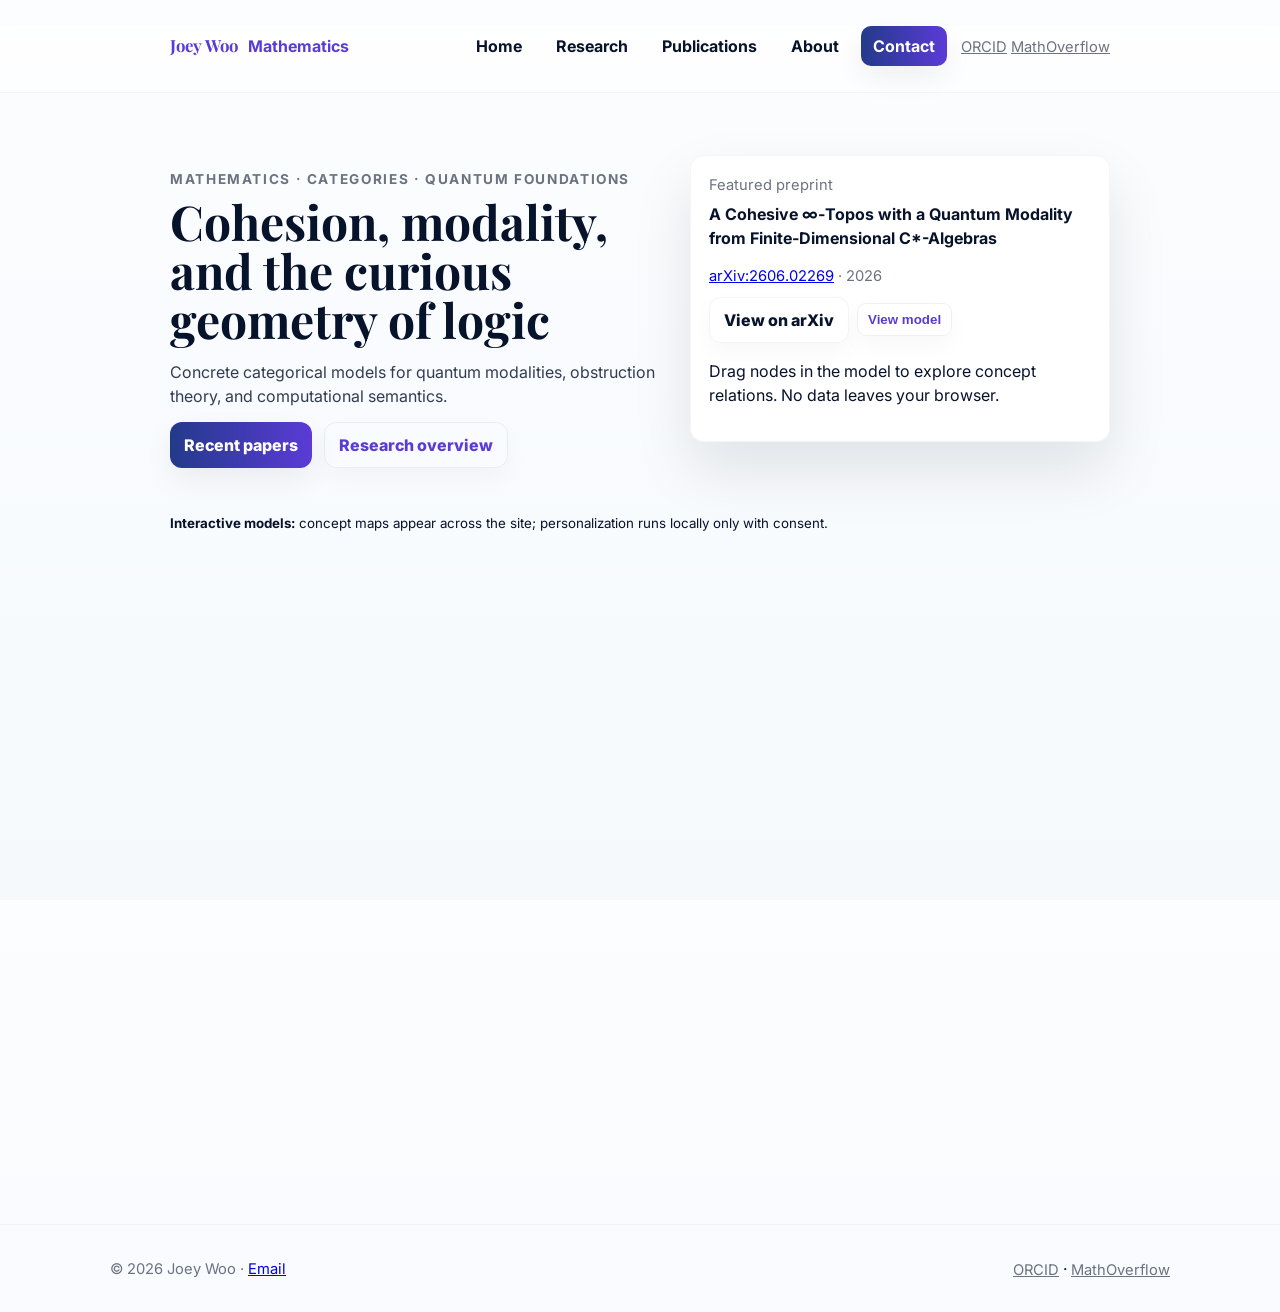
==== index.html @ a986e9b1 "Update index.html" ====
<!DOCTYPE html>
<html lang="en">
<head>
  <meta charset="utf-8" />
  <meta name="viewport" content="width=device-width,initial-scale=1" />
  <meta name="description" content="Joey Woo — category theory and quantum foundations. Concrete models, preprints, and interactive concept maps." />
  <meta name="google-site-verification" content="-gu3NFsRhLgN4wervJXu0iI68wFNmFRY9myqKUGmu70" />
  <title>Joey Woo · Mathematics</title>

  <link rel="preconnect" href="https://fonts.googleapis.com">
  <link rel="preconnect" href="https://fonts.gstatic.com" crossorigin>
  <link href="https://fonts.googleapis.com/css2?family=Playfair+Display:ital,wght@0,400;0,700;1,400&family=Inter:wght@300;400;600;700&display=swap" rel="stylesheet">

  <link rel="stylesheet" href="style.css">
  <link rel="canonical" href="https://s202101185-cell.github.io/">
</head>
<body>
  <header class="site-header" role="banner">
    <div class="header-inner container">
      <!-- Typographic brand (no giant circle) -->
      <a class="brand" href="index.html" aria-label="Home — Joey Woo">
        <span class="brand-name">Joey Woo</span>
        <span class="brand-sub">Mathematics</span>
      </a>

      <nav class="nav" role="navigation" aria-label="Main navigation">
        <a href="index.html">Home</a>
        <a href="research.html">Research</a>
        <a href="publications.html">Publications</a>
        <a href="about.html">About</a>
        <a href="contact.html" class="cta">Contact</a>
      </nav>

      <div class="header-links">
        <a href="https://orcid.org/0009-0008-8888-9495" target="_blank" rel="noopener" class="small muted">ORCID</a>
        <a href="https://mathoverflow.net/users/511500" target="_blank" rel="noopener" class="small muted">MathOverflow</a>
      </div>
    </div>
  </header>

  <main>
    <section class="hero-outer">
      <div class="hero container split" aria-labelledby="hero-heading">
        <div class="hero-left">
          <p class="eyebrow">Mathematics · Categories · Quantum Foundations</p>
          <h1 id="hero-heading">Cohesion, modality, and the curious geometry of logic</h1>
          <p class="lede">Concrete categorical models for quantum modalities, obstruction theory, and computational semantics.</p>

          <div class="hero-actions">
            <a class="btn primary" href="publications.html">Recent papers</a>
            <a class="btn ghost" href="research.html">Research overview</a>
          </div>

          <p class="witty" id="hero-quip" aria-live="polite"></p>
        </div>

        <aside class="hero-card" aria-hidden="false">
          <div class="hero-card-inner">
            <p class="card-title">Featured preprint</p>
            <h2 class="paper-title">A Cohesive ∞‑Topos with a Quantum Modality from Finite‑Dimensional C*-Algebras</h2>
            <p class="paper-meta"><a href="https://arxiv.org/abs/2606.02269" target="_blank" rel="noopener">arXiv:2606.02269</a> · 2026</p>
            <div class="card-actions">
              <a class="btn tiny" href="https://arxiv.org/abs/2606.02269" target="_blank" rel="noopener">View on arXiv</a>
              <button class="btn tiny outline model-btn" data-model="quantum-geometry">View model</button>
            </div>
            <p class="card-fineprint">Drag nodes in the model to explore concept relations. No data leaves your browser.</p>
          </div>
        </aside>
      </div>

      <div class="hero-note container">
        <small><strong>Interactive models:</strong> concept maps appear across the site; personalization runs locally only with consent.</small>
      </div>
    </section>

    <section class="container features" aria-label="Highlights">
      <div class="grid">
        <article class="feature card" data-enhance="true" data-model="research-timeline">
          <h3>Research snapshot</h3>
          <p>Concrete constructions of cohesive ∞‑topoi, quantum modalities, and obstruction theorems.</p>
          <p class="feature-foot">If you enjoy rigorous statements, try the models — they are deliberately tidy.</p>
          <p><button class="btn outline model-btn" data-model="research-timeline">Open model</button></p>
        </article>

        <article class="feature card" data-enhance="true">
          <h3>Publications</h3>
          <p>Preprints and published work; arXiv and DOI links are shown where available and updated automatically.</p>
          <p class="feature-foot">Paper titles carry useful information — no gimmicks.</p>
          <p><a class="btn ghost" href="publications.html">Browse papers</a></p>
        </article>

        <article class="feature card" data-enhance="true">
          <h3>Collaborate</h3>
          <p>Short consults, joint projects, or long proofs. Send a concise proposal with a clear goal.</p>
          <p class="feature-foot">Pro tip: include the lemma you want to prove in the first paragraph.</p>
          <p><a class="btn ghost" href="contact.html">Get in touch</a></p>
        </article>

        <article class="feature card" data-enhance="true">
          <h3>About</h3>
          <p>Independent researcher based in Hong Kong; I favor clarity and explicit constructions.</p>
          <p class="feature-foot">Short bios are preferred — see About for details.</p>
          <p><a class="btn ghost" href="about.html">Read more</a></p>
        </article>
      </div>
    </section>
  </main>

  <footer class="site-footer">
    <div class="container footer-inner">
      <div>
        <p class="small muted">© 2026 Joey Woo · <a href="mailto:s202101185@student.cky.edu.hk">Email</a></p>
      </div>
      <div>
        <a href="https://orcid.org/0009-0008-8888-9495" target="_blank" rel="noopener" class="small muted">ORCID</a>
        <span class="sep">·</span>
        <a href="https://mathoverflow.net/users/511500" target="_blank" rel="noopener" class="small muted">MathOverflow</a>
      </div>
    </div>
  </footer>

  <script src="assets/js/ai-personalizer-full.js" defer></script>
</body>
</html>
---- style.css ----
/* style.css — refined "researcher" visual system
   - Scholarly, restrained, high polish
   - Fluid type, accessible contrast, theme toggle
   - Hooks for personalization and interactive models
*/

/* ------------ Variables ------------ */
:root{
  --accent: #233a8a;       /* indigo scholarly */
  --accent-2: #5b3bd6;     /* complementary */
  --bg: linear-gradient(180deg,#fbfdff 0%, #f6f9fc 100%);
  --surface: rgba(255,255,255,0.9);
  --muted: #6b7280;
  --text: #07122b;
  --glass: rgba(255,255,255,0.6);
  --shadow-soft: 0 12px 30px rgba(10,16,34,0.06);
  --shadow-strong: 0 28px 60px rgba(10,16,34,0.10);
  --radius: 14px;
  --max-width: 1100px;
  --content-width: 980px;
  --transition: 220ms cubic-bezier(.2,.9,.2,1);
}

/* dark theme */
:root[data-theme="dark"]{
  --bg: linear-gradient(180deg,#071124 0%, #0b1622 100%);
  --surface: rgba(10,20,30,0.78);
  --text: #eaf2ff;
  --muted: #9fb1c9;
  --shadow-soft: 0 12px 30px rgba(0,0,0,0.6);
  --shadow-strong: 0 28px 60px rgba(0,0,0,0.7);
}

/* ------------ Base ------------ */
*{ box-sizing:border-box; }
html,body{ height:100%; }
body{
  margin:0; font-family: Inter, system-ui, -apple-system, "Segoe UI", Roboto, "Helvetica Neue", Arial;
  color:var(--text); background:var(--bg); -webkit-font-smoothing:antialiased;
  line-height:1.5; transition: background var(--transition), color var(--transition);
}

/* Utilities */
.container{ max-width:var(--max-width); margin:0 auto; padding:0 1.25rem; }
.muted{ color:var(--muted); }
.small{ font-size:.92rem; color:var(--muted); }

/* Header */
.site-header{ position:sticky; top:0; z-index:90; backdrop-filter: blur(6px); background: linear-gradient(180deg, rgba(255,255,255,0.7), rgba(255,255,255,0.55)); border-bottom:1px solid rgba(7,16,34,0.04); }
:root[data-theme="dark"] .site-header { background: linear-gradient(180deg, rgba(10,20,30,0.65), rgba(10,20,30,0.5)); border-bottom:1px solid rgba(255,255,255,0.03); }
.header-inner{ display:flex; align-items:center; gap:14px; padding:12px 1.25rem; max-width:var(--max-width); margin:0 auto; }
.brand{ display:flex; gap:10px; align-items:center; text-decoration:none; color:var(--accent-2); font-weight:700; }
.brand-name{ font-family: "Playfair Display", serif; font-size:1.05rem; }
.nav{ margin-left:auto; display:flex; gap:10px; align-items:center; }
.nav a{ padding:8px 12px; border-radius:10px; text-decoration:none; color:var(--text); font-weight:700; transition: transform var(--transition), background var(--transition); }
.nav a:hover{ transform:translateY(-3px); background: color-mix(in srgb, var(--accent) 6%, transparent); color:var(--accent-2); }
.nav .cta{ background: linear-gradient(90deg,var(--accent),var(--accent-2)); color:white; padding:8px 12px; box-shadow: var(--shadow-soft); }

/* Hero */
.hero-outer{ padding:36px 0 20px; }
.hero{ max-width:var(--max-width); margin:0 auto; padding: 0 1.25rem; display:grid; grid-template-columns:1fr 420px; gap:22px; align-items:start; }
.eyebrow{ color:var(--muted); font-weight:700; letter-spacing:0.12em; text-transform:uppercase; font-size:.85rem; margin-bottom:8px; }
h1{ font-family: "Playfair Display", serif; font-size: clamp(1.8rem, 2.2rem + 1vw, 3rem); margin:0 0 8px; line-height:1.02; }
.lede{ color: color-mix(in srgb, var(--text) 82%, transparent); margin-bottom:14px; max-width:60ch; }
.hero-actions{ display:flex; gap:12px; margin-bottom:8px; }
.btn{ display:inline-flex; align-items:center; gap:10px; padding:10px 14px; border-radius:12px; text-decoration:none; color:var(--text); background:var(--surface); border:1px solid rgba(2,6,23,0.04); font-weight:800; box-shadow: 0 10px 24px rgba(2,6,23,0.03); transition: transform var(--transition), box-shadow var(--transition); }
.btn.primary{ background: linear-gradient(90deg,var(--accent),var(--accent-2)); color:white; border:none; box-shadow: var(--shadow-soft); }
.btn.ghost{ background:transparent; border:1px solid rgba(2,6,23,0.06); color:var(--accent-2); }

/* hero card */
.hero-card{ background:var(--surface); border-radius:var(--radius); padding:18px; box-shadow: var(--shadow-strong); border:1px solid rgba(7,16,34,0.04); }
.hero-accent{ position:absolute; right:18px; top:-16px; width:18px; height:18px; border-radius:9px; background:var(--accent); box-shadow: 0 8px 20px rgba(35,58,138,0.16); transform: rotate(9deg); }
.card-title{ color:var(--muted); margin:0 0 6px; font-size:.92rem; }
.paper-title{ margin:0 0 6px; font-weight:700; font-size:1rem; }
.paper-meta{ color:var(--muted); font-size:.92rem; margin-bottom:10px; }
.card-actions{ display:flex; gap:8px; align-items:center; }

/* features */
.container{ max-width:var(--content-width); margin:26px auto; padding:0 1.25rem; }
.grid{ display:grid; grid-template-columns: repeat(2, 1fr); gap:18px; }
.card{ padding:16px; border-radius:12px; background: linear-gradient(180deg, rgba(255,255,255,0.97), rgba(255,255,255,0.94)); border:1px solid rgba(7,16,34,0.03); box-shadow: var(--shadow-soft); transition: transform var(--transition), box-shadow var(--transition); }
.card:hover{ transform: translateY(-8px); box-shadow: var(--shadow-strong); }

/* personalization hooks */
[data-enhance]{ opacity:0; transform: translateY(8px); transition: opacity .36s var(--transition), transform .36s var(--transition); will-change: transform, opacity; }
.enhanced-reveal{ opacity:1 !important; transform: translateY(0) !important; }
.enhanced-expand{ max-width: 1200px !important; transform: translateY(-4px) !important; }

/* model UI */
.ai-model-btn, .model-btn{ padding:8px 10px; border-radius:9px; border:1px solid rgba(2,6,23,0.06); background:transparent; color:var(--accent-2); cursor:pointer; font-weight:800; }
.ai-model-modal{ position:fixed; inset:0; display:flex; align-items:center; justify-content:center; background: rgba(10,16,30,0.6); z-index:110; }
.ai-model-content{ background:white; padding:18px; border-radius:12px; width:min(92%,900px); max-height:86vh; overflow:auto; box-shadow: 0 32px 72px rgba(2,6,23,0.28); }
.ai-model-close{ float:right; border:none; background:transparent; font-size:1rem; cursor:pointer; }

/* consent & debug */
#ai-consent-bar{ position:fixed; left:12px; right:12px; bottom:18px; z-index:120; background: linear-gradient(180deg, rgba(7,16,34,0.92), rgba(7,16,34,0.85)); color:white; padding:12px 14px; border-radius:12px; box-shadow: 0 24px 60px rgba(2,6,23,0.3); display:flex; justify-content:space-between; align-items:center; gap:12px; }
#ai-debug-overlay{ position:fixed; right:12px; top:12px; z-index:130; background: rgba(7,16,34,0.94); color:#fff; padding:12px; border-radius:10px; max-width:420px; }

/* footer */
.site-footer{ margin-top:34px; border-top: 1px solid rgba(7,16,34,0.04); padding:18px 0; background:transparent; }
.footer-inner{ max-width:var(--max-width); margin:0 auto; padding:0 1.25rem; display:flex; justify-content:space-between; gap:12px; align-items:center; }

/* responsive */
@media (max-width:980px){ .hero{ grid-template-columns:1fr; } .grid{ grid-template-columns:1fr; } .nav{ display:none; } }

/* reduced motion */
@media (prefers-reduced-motion: reduce){ *{ transition-duration:0.001ms !important; animation-duration:0.001ms !important; scroll-behavior:auto !important; } }
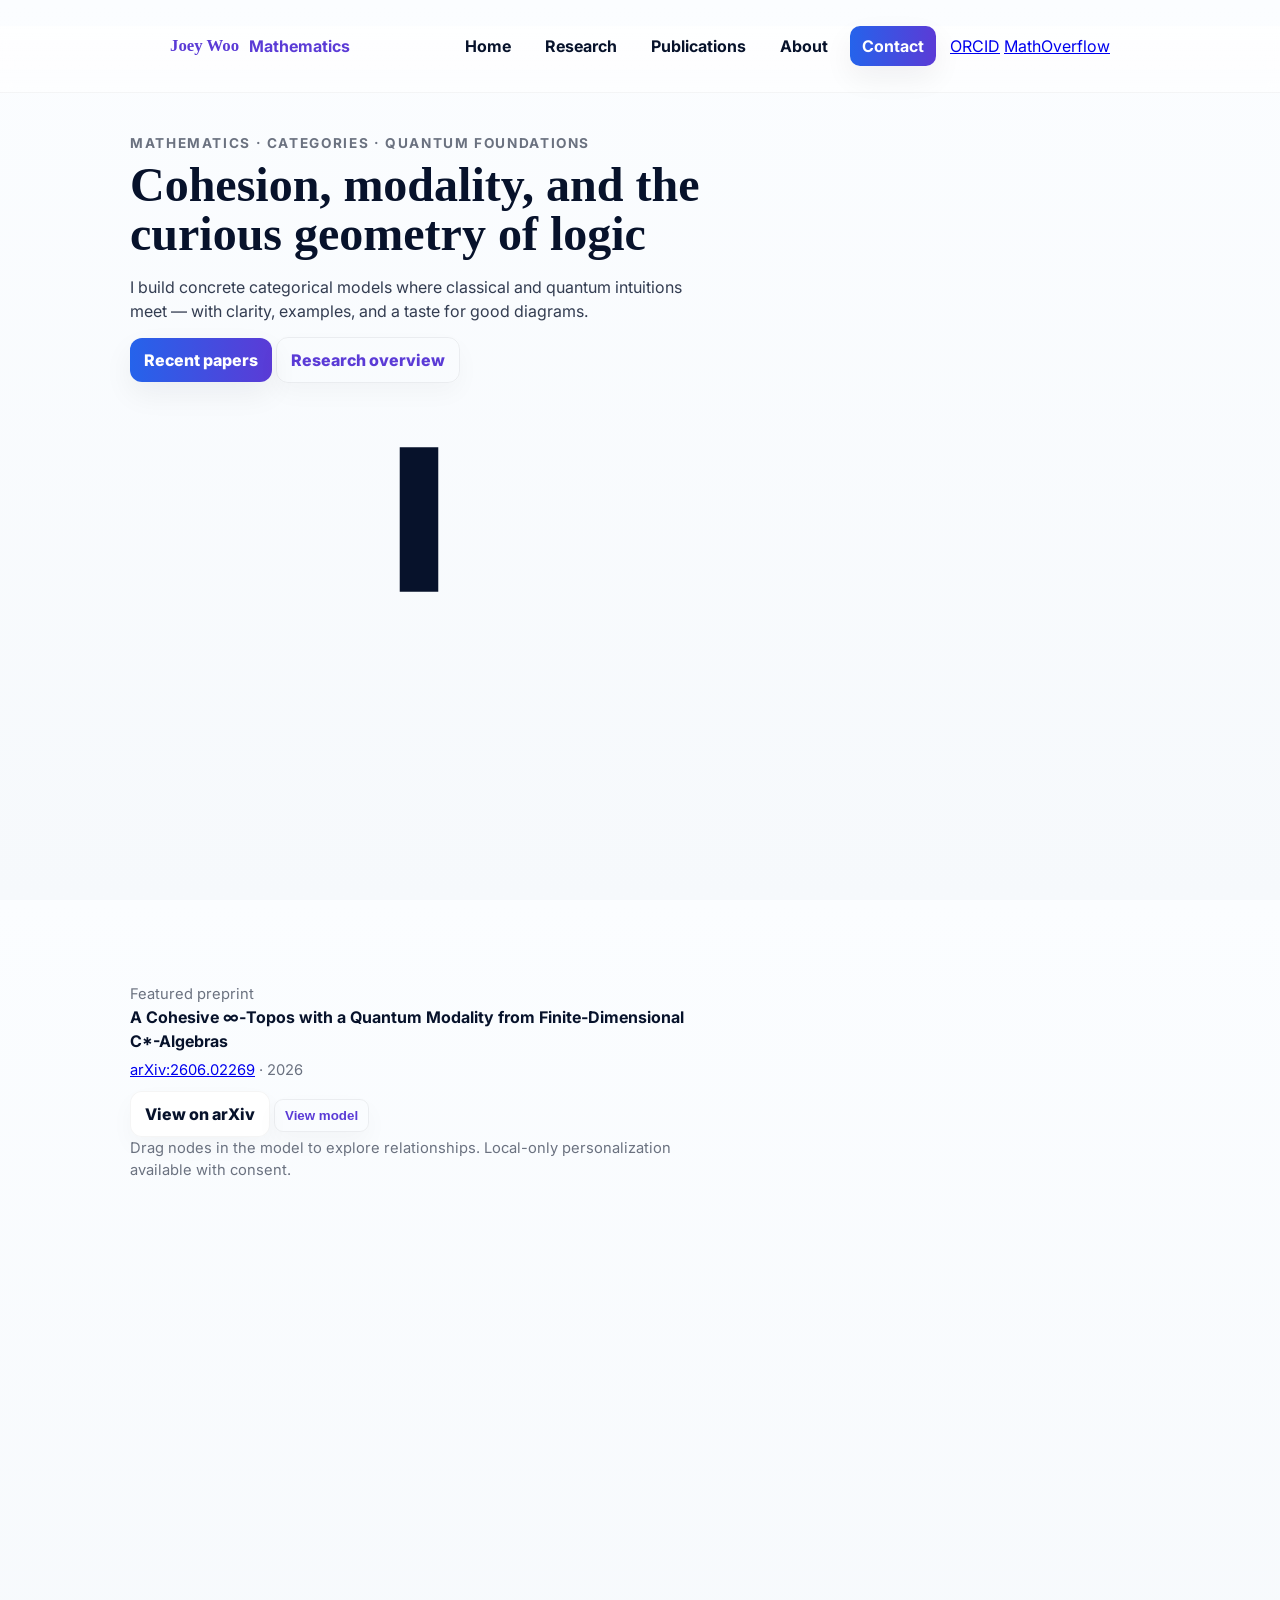
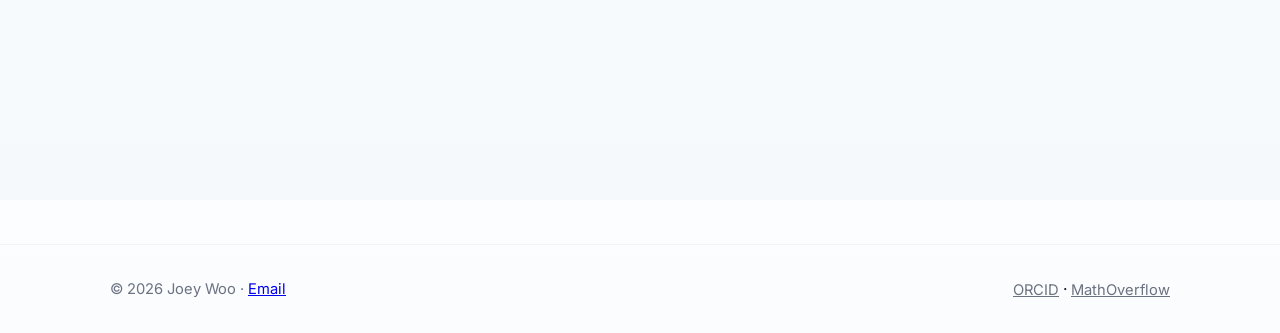
==== commit 1e72ca63: "Update index.html" ====
--- a/index.html
+++ b/index.html
@@ -4,12 +4,11 @@
   <meta charset="utf-8" />
   <meta name="viewport" content="width=device-width,initial-scale=1" />
   <meta name="description" content="Joey Woo — category theory and quantum foundations. Concrete models, preprints, and interactive concept maps." />
-  <meta name="google-site-verification" content="-gu3NFsRhLgN4wervJXu0iI68wFNmFRY9myqKUGmu70" />
   <title>Joey Woo · Mathematics</title>
 
   <link rel="preconnect" href="https://fonts.googleapis.com">
   <link rel="preconnect" href="https://fonts.gstatic.com" crossorigin>
-  <link href="https://fonts.googleapis.com/css2?family=Playfair+Display:ital,wght@0,400;0,700;1,400&family=Inter:wght@300;400;600;700&display=swap" rel="stylesheet">
+  <link href="https://fonts.googleapis.com/css2?family=EB+Garamond:ital,wght@0,400;0,600;1,400&family=Inter:wght@300;400;600;700&display=swap" rel="stylesheet">
 
   <link rel="stylesheet" href="style.css">
   <link rel="canonical" href="https://s202101185-cell.github.io/">
@@ -17,89 +16,89 @@
 <body>
   <header class="site-header" role="banner">
     <div class="header-inner container">
-      <!-- Typographic brand (no giant circle) -->
       <a class="brand" href="index.html" aria-label="Home — Joey Woo">
         <span class="brand-name">Joey Woo</span>
         <span class="brand-sub">Mathematics</span>
       </a>
 
       <nav class="nav" role="navigation" aria-label="Main navigation">
-        <a href="index.html">Home</a>
-        <a href="research.html">Research</a>
-        <a href="publications.html">Publications</a>
-        <a href="about.html">About</a>
-        <a href="contact.html" class="cta">Contact</a>
+        <a href="index.html" data-nav="home">Home</a>
+        <a href="research.html" data-nav="research">Research</a>
+        <a href="publications.html" data-nav="publications">Publications</a>
+        <a href="about.html" data-nav="about">About</a>
+        <a href="contact.html" class="cta" data-nav="contact">Contact</a>
       </nav>
 
-      <div class="header-links">
-        <a href="https://orcid.org/0009-0008-8888-9495" target="_blank" rel="noopener" class="small muted">ORCID</a>
-        <a href="https://mathoverflow.net/users/511500" target="_blank" rel="noopener" class="small muted">MathOverflow</a>
+      <div class="header-links" aria-hidden="false">
+        <a href="https://orcid.org/0009-0008-8888-9495" target="_blank" rel="noopener" title="ORCID profile">ORCID</a>
+        <a href="https://mathoverflow.net/users/511500" target="_blank" rel="noopener" title="MathOverflow profile">MathOverflow</a>
       </div>
     </div>
   </header>
 
   <main>
-    <section class="hero-outer">
-      <div class="hero container split" aria-labelledby="hero-heading">
+    <section class="hero">
+      <div class="container hero-inner">
         <div class="hero-left">
           <p class="eyebrow">Mathematics · Categories · Quantum Foundations</p>
-          <h1 id="hero-heading">Cohesion, modality, and the curious geometry of logic</h1>
-          <p class="lede">Concrete categorical models for quantum modalities, obstruction theory, and computational semantics.</p>
+          <h1>Cohesion, modality, and the curious geometry of logic</h1>
+          <p class="lede">I build concrete categorical models where classical and quantum intuitions meet — with clarity, examples, and a taste for good diagrams.</p>
 
-          <div class="hero-actions">
+          <nav class="cta-row" aria-label="primary">
             <a class="btn primary" href="publications.html">Recent papers</a>
             <a class="btn ghost" href="research.html">Research overview</a>
+          </nav>
+
+          <p class="quip" id="hero-quip" aria-live="polite"></p>
+        </div>
+
+        <aside class="hero-panel" aria-hidden="false">
+          <div class="panel-head">
+            <svg class="tiny-ico" viewBox="0 0 24 24" aria-hidden="true"><path d="M12 2v6" stroke="currentColor" stroke-width="1.6" fill="none"/></svg>
+            <div>
+              <div class="muted small">Featured preprint</div>
+              <div class="paper-title">A Cohesive ∞‑Topos with a Quantum Modality from Finite‑Dimensional C*-Algebras</div>
+              <div class="paper-meta"><a href="https://arxiv.org/abs/2606.02269" target="_blank" rel="noopener">arXiv:2606.02269</a> · 2026</div>
+            </div>
           </div>
 
-          <p class="witty" id="hero-quip" aria-live="polite"></p>
-        </div>
+          <div class="panel-actions">
+            <a class="btn tiny" href="https://arxiv.org/abs/2606.02269" target="_blank" rel="noopener">View on arXiv</a>
+            <button class="btn tiny outline model-btn" data-model="quantum-geometry">View model</button>
+          </div>
 
-        <aside class="hero-card" aria-hidden="false">
-          <div class="hero-card-inner">
-            <p class="card-title">Featured preprint</p>
-            <h2 class="paper-title">A Cohesive ∞‑Topos with a Quantum Modality from Finite‑Dimensional C*-Algebras</h2>
-            <p class="paper-meta"><a href="https://arxiv.org/abs/2606.02269" target="_blank" rel="noopener">arXiv:2606.02269</a> · 2026</p>
-            <div class="card-actions">
-              <a class="btn tiny" href="https://arxiv.org/abs/2606.02269" target="_blank" rel="noopener">View on arXiv</a>
-              <button class="btn tiny outline model-btn" data-model="quantum-geometry">View model</button>
-            </div>
-            <p class="card-fineprint">Drag nodes in the model to explore concept relations. No data leaves your browser.</p>
-          </div>
+          <div class="panel-foot small muted">Drag nodes in the model to explore relationships. Local-only personalization available with consent.</div>
         </aside>
-      </div>
-
-      <div class="hero-note container">
-        <small><strong>Interactive models:</strong> concept maps appear across the site; personalization runs locally only with consent.</small>
       </div>
     </section>
 
     <section class="container features" aria-label="Highlights">
       <div class="grid">
-        <article class="feature card" data-enhance="true" data-model="research-timeline">
-          <h3>Research snapshot</h3>
-          <p>Concrete constructions of cohesive ∞‑topoi, quantum modalities, and obstruction theorems.</p>
-          <p class="feature-foot">If you enjoy rigorous statements, try the models — they are deliberately tidy.</p>
+        <article class="card" data-enhance="true" data-model="research-timeline">
+          <h2>Research snapshot</h2>
+          <p>Explicit constructions of cohesive ∞‑topoi, quantum modalities, and obstruction theorems — with worked examples.</p>
+          <p class="small muted">If you enjoy crisp statements, the diagrams will reward you.</p>
           <p><button class="btn outline model-btn" data-model="research-timeline">Open model</button></p>
         </article>
 
-        <article class="feature card" data-enhance="true">
-          <h3>Publications</h3>
-          <p>Preprints and published work; arXiv and DOI links are shown where available and updated automatically.</p>
-          <p class="feature-foot">Paper titles carry useful information — no gimmicks.</p>
+        <article class="card" data-enhance="true">
+          <h2>Publications</h2>
+          <p>Preprints and journal articles. arXiv and DOI links are surfaced and linked for convenience.</p>
+          <p class="small muted">Titles contain useful density; read with a mug of tea.</p>
           <p><a class="btn ghost" href="publications.html">Browse papers</a></p>
         </article>
 
-        <article class="feature card" data-enhance="true">
-          <h3>Collaborate</h3>
-          <p>Short consults, joint projects, or long proofs. Send a concise proposal with a clear goal.</p>
-          <p class="feature-foot">Pro tip: include the lemma you want to prove in the first paragraph.</p>
+        <article class="card" data-enhance="true">
+          <h2>Collaborate</h2>
+          <p>Short consults, joint projects, or extended collaborations. Clear proposals preferred.</p>
+          <p class="small muted">Pro tip: include a brief lemma you want to test.</p>
           <p><a class="btn ghost" href="contact.html">Get in touch</a></p>
         </article>
 
-        <article class="feature card" data-enhance="true">
-          <h3>About</h3>
-          <p>Independent researcher based in Hong Kong; I favor clarity and explicit constructions.</p>
-          <p class="feature-foot">Short bios are preferred — see About for details.</p>
+        <article class="card" data-enhance="true">
+          <h2>About</h2>
+          <p>Independent researcher based in Hong Kong. I aim for clarity and reproducible constructions.</p>
+          <p class="small muted">Short bios preferred — details are in About.</p>
           <p><a class="btn ghost" href="about.html">Read more</a></p>
         </article>
       </div>
@@ -119,6 +118,7 @@
     </div>
   </footer>
 
-  <script src="assets/js/ai-personalizer-full.js" defer></script>
+  <script src="assets/js/ai-enhancer.js" defer></script>
+  <script src="assets/js/ai-personalizer.js" defer></script>
 </body>
 </html>
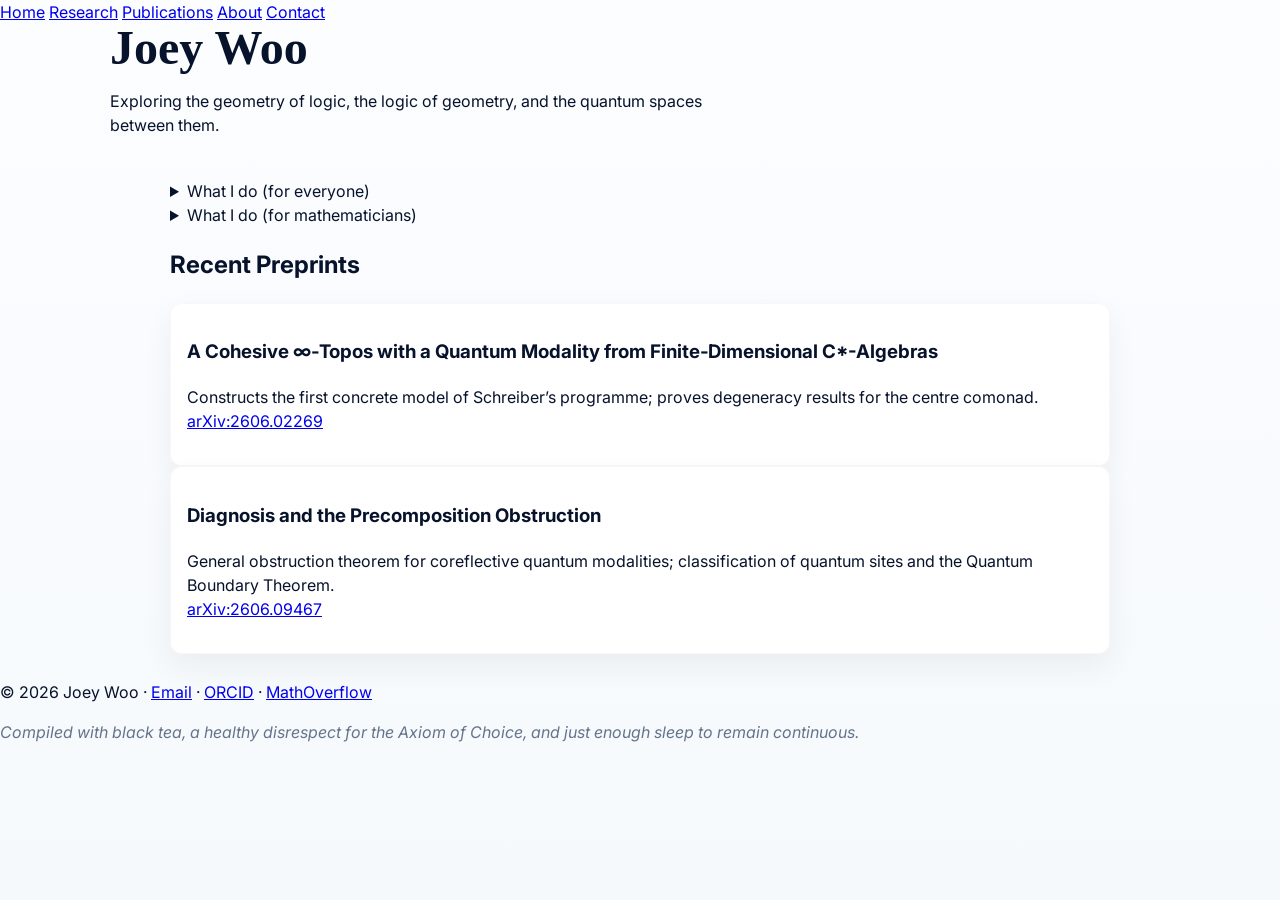
==== commit 9bfe0cdc: "Update index.html" ====
--- a/index.html
+++ b/index.html
@@ -2,123 +2,83 @@
 <html lang="en">
 <head>
   <meta charset="utf-8" />
-  <meta name="viewport" content="width=device-width,initial-scale=1" />
-  <meta name="description" content="Joey Woo — category theory and quantum foundations. Concrete models, preprints, and interactive concept maps." />
+  <meta name="viewport" content="width=device-width, initial-scale=1" />
+  <meta name="description" content="Joey Woo · research in category theory and quantum foundations. Papers, preprints, and contact." />
   <title>Joey Woo · Mathematics</title>
 
+  <link rel="stylesheet" href="style.css">
   <link rel="preconnect" href="https://fonts.googleapis.com">
   <link rel="preconnect" href="https://fonts.gstatic.com" crossorigin>
-  <link href="https://fonts.googleapis.com/css2?family=EB+Garamond:ital,wght@0,400;0,600;1,400&family=Inter:wght@300;400;600;700&display=swap" rel="stylesheet">
-
-  <link rel="stylesheet" href="style.css">
-  <link rel="canonical" href="https://s202101185-cell.github.io/">
+  <link href="https://fonts.googleapis.com/css2?family=EB+Garamond:ital,wght@0,400;0,600;1,400&family=Inter:wght@400;500;600&display=swap" rel="stylesheet">
 </head>
 <body>
-  <header class="site-header" role="banner">
-    <div class="header-inner container">
-      <a class="brand" href="index.html" aria-label="Home — Joey Woo">
-        <span class="brand-name">Joey Woo</span>
-        <span class="brand-sub">Mathematics</span>
-      </a>
+  <nav>
+    <a href="index.html">Home</a>
+    <a href="research.html">Research</a>
+    <a href="publications.html">Publications</a>
+    <a href="about.html">About</a>
+    <a href="contact.html">Contact</a>
+  </nav>
 
-      <nav class="nav" role="navigation" aria-label="Main navigation">
-        <a href="index.html" data-nav="home">Home</a>
-        <a href="research.html" data-nav="research">Research</a>
-        <a href="publications.html" data-nav="publications">Publications</a>
-        <a href="about.html" data-nav="about">About</a>
-        <a href="contact.html" class="cta" data-nav="contact">Contact</a>
-      </nav>
-
-      <div class="header-links" aria-hidden="false">
-        <a href="https://orcid.org/0009-0008-8888-9495" target="_blank" rel="noopener" title="ORCID profile">ORCID</a>
-        <a href="https://mathoverflow.net/users/511500" target="_blank" rel="noopener" title="MathOverflow profile">MathOverflow</a>
+  <header class="hero">
+    <div class="hero-content fade-in">
+      <div class="hero-text">
+        <h1>Joey Woo</h1>
+        <p>Exploring the geometry of logic, the logic of geometry, and the quantum spaces between them.</p>
       </div>
     </div>
   </header>
 
-  <main>
-    <section class="hero">
-      <div class="container hero-inner">
-        <div class="hero-left">
-          <p class="eyebrow">Mathematics · Categories · Quantum Foundations</p>
-          <h1>Cohesion, modality, and the curious geometry of logic</h1>
-          <p class="lede">I build concrete categorical models where classical and quantum intuitions meet — with clarity, examples, and a taste for good diagrams.</p>
+  <main class="container fade-in">
+    <details class="explain explain-plain">
+      <summary class="explain-summary">What I do (for everyone)</summary>
+      <div class="explain-content">
+        <p>
+          I study how the laws of physics and the rules of logic fit together.
+          Imagine a robot that learns from experience. If its “brain” contains both ordinary numbers (like distances) and quantum bits,
+          you run into a problem: the smooth world of geometry and the strange world of quantum mechanics don’t get along.
+          My work creates new mathematical environments where these two worlds can live side by side.
+          This could one day help us build artificial intelligence that is both powerful and completely transparent—you can see exactly why it made a decision.
+        </p>
+      </div>
+    </details>
 
-          <nav class="cta-row" aria-label="primary">
-            <a class="btn primary" href="publications.html">Recent papers</a>
-            <a class="btn ghost" href="research.html">Research overview</a>
-          </nav>
+    <details class="explain explain-technical">
+      <summary class="explain-summary">What I do (for mathematicians)</summary>
+      <div class="explain-content">
+        <p>
+          I construct concrete models of cohesive ∞‑topoi equipped with quantum modalities—idempotent, product‑preserving, strong monoidal comonads—as proposed by Schreiber’s programme.
+        </p>
+      </div>
+    </details>
 
-          <p class="quip" id="hero-quip" aria-live="polite"></p>
-        </div>
+    <section>
+      <h2>Recent Preprints</h2>
+      <div class="card">
+        <h3>A Cohesive ∞‑Topos with a Quantum Modality from Finite‑Dimensional C*-Algebras</h3>
+        <p>Constructs the first concrete model of Schreiber’s programme; proves degeneracy results for the centre comonad.<br>
+        <a href="https://arxiv.org/abs/2606.02269" target="_blank" rel="noopener">arXiv:2606.02269</a></p>
+      </div>
 
-        <aside class="hero-panel" aria-hidden="false">
-          <div class="panel-head">
-            <svg class="tiny-ico" viewBox="0 0 24 24" aria-hidden="true"><path d="M12 2v6" stroke="currentColor" stroke-width="1.6" fill="none"/></svg>
-            <div>
-              <div class="muted small">Featured preprint</div>
-              <div class="paper-title">A Cohesive ∞‑Topos with a Quantum Modality from Finite‑Dimensional C*-Algebras</div>
-              <div class="paper-meta"><a href="https://arxiv.org/abs/2606.02269" target="_blank" rel="noopener">arXiv:2606.02269</a> · 2026</div>
-            </div>
-          </div>
-
-          <div class="panel-actions">
-            <a class="btn tiny" href="https://arxiv.org/abs/2606.02269" target="_blank" rel="noopener">View on arXiv</a>
-            <button class="btn tiny outline model-btn" data-model="quantum-geometry">View model</button>
-          </div>
-
-          <div class="panel-foot small muted">Drag nodes in the model to explore relationships. Local-only personalization available with consent.</div>
-        </aside>
-      </div>
-    </section>
-
-    <section class="container features" aria-label="Highlights">
-      <div class="grid">
-        <article class="card" data-enhance="true" data-model="research-timeline">
-          <h2>Research snapshot</h2>
-          <p>Explicit constructions of cohesive ∞‑topoi, quantum modalities, and obstruction theorems — with worked examples.</p>
-          <p class="small muted">If you enjoy crisp statements, the diagrams will reward you.</p>
-          <p><button class="btn outline model-btn" data-model="research-timeline">Open model</button></p>
-        </article>
-
-        <article class="card" data-enhance="true">
-          <h2>Publications</h2>
-          <p>Preprints and journal articles. arXiv and DOI links are surfaced and linked for convenience.</p>
-          <p class="small muted">Titles contain useful density; read with a mug of tea.</p>
-          <p><a class="btn ghost" href="publications.html">Browse papers</a></p>
-        </article>
-
-        <article class="card" data-enhance="true">
-          <h2>Collaborate</h2>
-          <p>Short consults, joint projects, or extended collaborations. Clear proposals preferred.</p>
-          <p class="small muted">Pro tip: include a brief lemma you want to test.</p>
-          <p><a class="btn ghost" href="contact.html">Get in touch</a></p>
-        </article>
-
-        <article class="card" data-enhance="true">
-          <h2>About</h2>
-          <p>Independent researcher based in Hong Kong. I aim for clarity and reproducible constructions.</p>
-          <p class="small muted">Short bios preferred — details are in About.</p>
-          <p><a class="btn ghost" href="about.html">Read more</a></p>
-        </article>
+      <div class="card">
+        <h3>Diagnosis and the Precomposition Obstruction</h3>
+        <p>General obstruction theorem for coreflective quantum modalities; classification of quantum sites and the Quantum Boundary Theorem.<br>
+        <a href="https://arxiv.org/abs/2606.09467" target="_blank" rel="noopener">arXiv:2606.09467</a></p>
       </div>
     </section>
   </main>
 
-  <footer class="site-footer">
-    <div class="container footer-inner">
-      <div>
-        <p class="small muted">© 2026 Joey Woo · <a href="mailto:s202101185@student.cky.edu.hk">Email</a></p>
-      </div>
-      <div>
-        <a href="https://orcid.org/0009-0008-8888-9495" target="_blank" rel="noopener" class="small muted">ORCID</a>
-        <span class="sep">·</span>
-        <a href="https://mathoverflow.net/users/511500" target="_blank" rel="noopener" class="small muted">MathOverflow</a>
-      </div>
-    </div>
+  <footer>
+    <p>© 2026 Joey Woo · <a href="mailto:s202101185@student.cky.edu.hk">Email</a> ·
+      <a href="https://orcid.org/0009-0008-8888-9495" target="_blank" rel="noopener">ORCID</a> ·
+      <a href="https://mathoverflow.net/users/511500" target="_blank" rel="noopener">MathOverflow</a>
+    </p>
+    <p style="font-style: italic; color: #64748b; margin-top: 0.5rem;">
+      Compiled with black tea, a healthy disrespect for the Axiom of Choice, and just enough sleep to remain continuous.
+    </p>
   </footer>
 
   <script src="assets/js/ai-enhancer.js" defer></script>
-  <script src="assets/js/ai-personalizer.js" defer></script>
+  <script src="assets/js/ai-personalizer-full.js" defer></script>
 </body>
 </html>
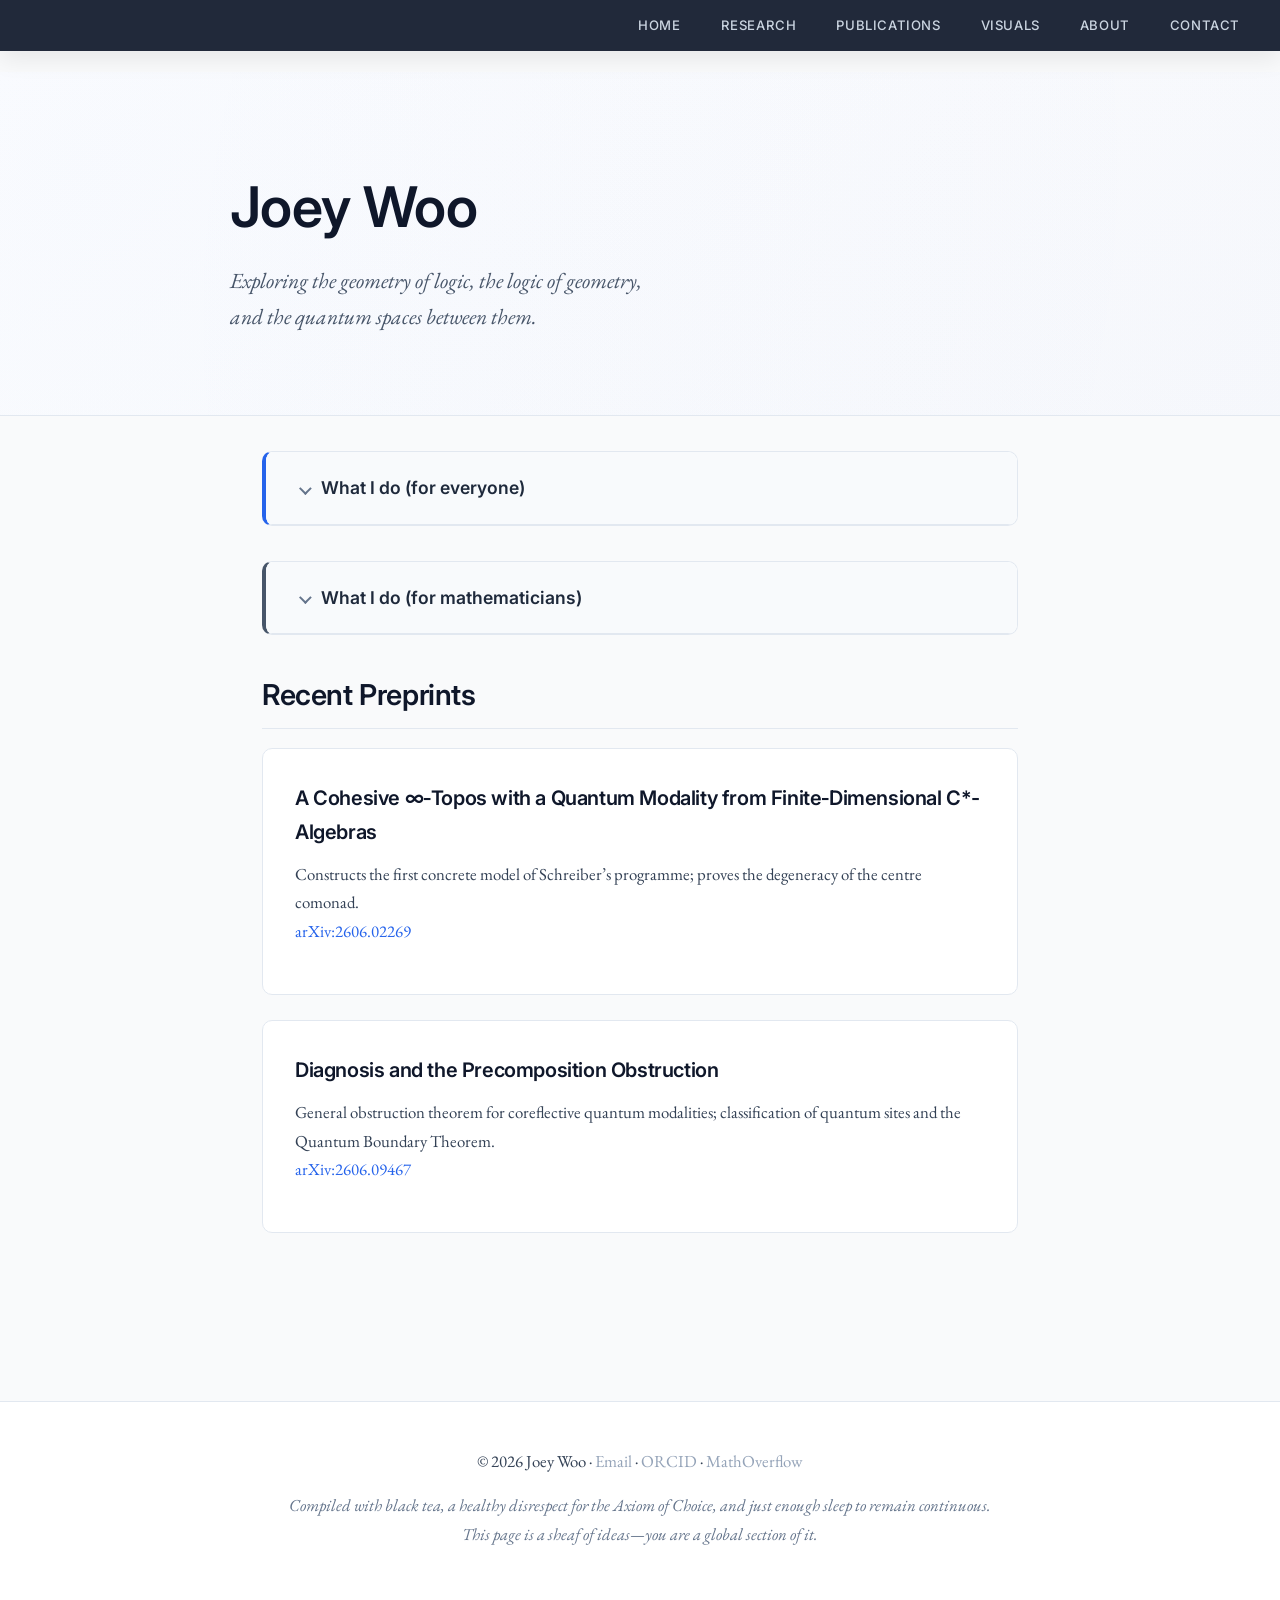
==== commit f3098ed9: "Update index.html" ====
--- a/index.html
+++ b/index.html
@@ -1,84 +1,87 @@
 <!DOCTYPE html>
 <html lang="en">
-<head>
-  <meta charset="utf-8" />
-  <meta name="viewport" content="width=device-width, initial-scale=1" />
-  <meta name="description" content="Joey Woo · research in category theory and quantum foundations. Papers, preprints, and contact." />
-  <title>Joey Woo · Mathematics</title>
-
-  <link rel="stylesheet" href="style.css">
-  <link rel="preconnect" href="https://fonts.googleapis.com">
-  <link rel="preconnect" href="https://fonts.gstatic.com" crossorigin>
-  <link href="https://fonts.googleapis.com/css2?family=EB+Garamond:ital,wght@0,400;0,600;1,400&family=Inter:wght@400;500;600&display=swap" rel="stylesheet">
+<head><meta name="viewport" content="width=device-width, initial-scale=1.0"> <meta name="google-site-verification" content="-gu3NFsRhLgN4wervJXu0iI68wFNmFRY9myqKUGmu70" />
+    <meta charset="UTF-8">
+    <meta name="viewport" content="width=device-width, initial-scale=1.0">
+    <meta name="description" content="Joey Woo — research in category theory and quantum foundations; papers, preprints, and contact information." />
+    <meta name="google-site-verification" content="-gu3NFsRhLgN4wervJXu0iI68wFNmFRY9myqKUGmu70" />
+    <title>Joey Woo · Mathematics</title>
+    <link rel="stylesheet" href="style.css">
+    <link rel="preconnect" href="https://fonts.googleapis.com">
+    <link rel="preconnect" href="https://fonts.gstatic.com" crossorigin>
+    <link href="https://fonts.googleapis.com/css2?family=EB+Garamond:ital,wght@0,400;0,600;1,400&family=Inter:wght@400;500;600&display=swap" rel="stylesheet">
 </head>
 <body>
-  <nav>
-    <a href="index.html">Home</a>
-    <a href="research.html">Research</a>
-    <a href="publications.html">Publications</a>
-    <a href="about.html">About</a>
-    <a href="contact.html">Contact</a>
-  </nav>
+    <nav>
+        <a href="index.html">Home</a>
+        <a href="research.html">Research</a>
+        <a href="publications.html">Publications</a>
+        <a href="visual.html">Visuals</a>
+        <a href="about.html">About</a>
+        <a href="contact.html">Contact</a>
+    </nav>
 
-  <header class="hero">
-    <div class="hero-content fade-in">
-      <div class="hero-text">
-        <h1>Joey Woo</h1>
-        <p>Exploring the geometry of logic, the logic of geometry, and the quantum spaces between them.</p>
-      </div>
-    </div>
-  </header>
+    <header class="hero">
+        <div class="hero-content fade-in">
+            <div class="hero-text">
+                <h1>Joey Woo</h1>
+                <p>Exploring the geometry of logic, the logic of geometry,<br>and the quantum spaces between them.</p>
+            </div>
+        </div>
+    </header>
 
-  <main class="container fade-in">
-    <details class="explain explain-plain">
-      <summary class="explain-summary">What I do (for everyone)</summary>
-      <div class="explain-content">
-        <p>
-          I study how the laws of physics and the rules of logic fit together.
-          Imagine a robot that learns from experience. If its “brain” contains both ordinary numbers (like distances) and quantum bits,
-          you run into a problem: the smooth world of geometry and the strange world of quantum mechanics don’t get along.
-          My work creates new mathematical environments where these two worlds can live side by side.
-          This could one day help us build artificial intelligence that is both powerful and completely transparent—you can see exactly why it made a decision.
+    <main class="container fade-in">
+
+        <details class="explain explain-plain">
+            <summary class="explain-summary">What I do (for everyone)</summary>
+            <div class="explain-content">
+                <p>
+                    I study how the laws of physics and the rules of logic fit together.
+                    Imagine a robot that learns from experience. If its “brain” contains both ordinary numbers (like distances) and quantum bits,
+                    you run into a problem: the smooth world of geometry and the strange world of quantum mechanics don’t get along.
+                    My work creates new mathematical environments where these two worlds can live side by side.
+                    This could one day help us build artificial intelligence that is both powerful and completely transparent—you can see exactly why it made a decision.
+                </p>
+            </div>
+        </details>
+
+        <details class="explain explain-technical">
+            <summary class="explain-summary">What I do (for mathematicians)</summary>
+            <div class="explain-content">
+                <p>
+                    I construct concrete models of cohesive ∞‑topoi equipped with quantum modalities—idempotent, product‑preserving, strong monoidal comonads—as proposed by Schreiber’s cohesive homotopy type theory.
+                    My central example uses finite‑dimensional C*-algebras and the inclusion of commutative subalgebras, yielding a degenerate centre comonad that annihilates non‑commutative structure.
+                    I then diagnose this degeneracy and prove a general precomposition obstruction: any coreflective quantum modality on a presheaf topos whose classical core is cartesian forces the Day convolution to become cartesian, collapsing linear logic to classical logic.
+                    Current work focuses on resolving this obstruction via mixed distributive laws on orthogonal product sites.
+                </p>
+            </div>
+        </details>
+
+        <section>
+            <h2>Recent Preprints</h2>
+            <div class="card">
+                <h3>A Cohesive ∞‑Topos with a Quantum Modality from Finite‑Dimensional C*-Algebras</h3>
+                <p>Constructs the first concrete model of Schreiber’s programme; proves the degeneracy of the centre comonad.<br>
+                <a href="https://arxiv.org/abs/2606.02269" target="_blank" rel="noopener">arXiv:2606.02269</a></p>
+            </div>
+            <div class="card">
+                <h3>Diagnosis and the Precomposition Obstruction</h3>
+                <p>General obstruction theorem for coreflective quantum modalities; classification of quantum sites and the Quantum Boundary Theorem.<br>
+                <a href="https://arxiv.org/abs/2606.09467" target="_blank" rel="noopener">arXiv:2606.09467</a></p>
+            </div>
+        </section>
+    </main>
+
+    <footer>
+        <p>© 2026 Joey Woo · <a href="mailto:s202101185@student.cky.edu.hk">Email</a> · 
+        <a href="https://orcid.org/0009-0008-8888-9495">ORCID</a> · 
+        <a href="https://mathoverflow.net/users/511500">MathOverflow</a></p>
+        <p style="font-style: italic; color: #64748b; margin-top: 0.5rem;">
+            Compiled with black tea, a healthy disrespect for the Axiom of Choice, and just enough sleep to remain continuous.<br>
+            This page is a sheaf of ideas—you are a global section of it.
         </p>
-      </div>
-    </details>
+    </footer>
 
-    <details class="explain explain-technical">
-      <summary class="explain-summary">What I do (for mathematicians)</summary>
-      <div class="explain-content">
-        <p>
-          I construct concrete models of cohesive ∞‑topoi equipped with quantum modalities—idempotent, product‑preserving, strong monoidal comonads—as proposed by Schreiber’s programme.
-        </p>
-      </div>
-    </details>
-
-    <section>
-      <h2>Recent Preprints</h2>
-      <div class="card">
-        <h3>A Cohesive ∞‑Topos with a Quantum Modality from Finite‑Dimensional C*-Algebras</h3>
-        <p>Constructs the first concrete model of Schreiber’s programme; proves degeneracy results for the centre comonad.<br>
-        <a href="https://arxiv.org/abs/2606.02269" target="_blank" rel="noopener">arXiv:2606.02269</a></p>
-      </div>
-
-      <div class="card">
-        <h3>Diagnosis and the Precomposition Obstruction</h3>
-        <p>General obstruction theorem for coreflective quantum modalities; classification of quantum sites and the Quantum Boundary Theorem.<br>
-        <a href="https://arxiv.org/abs/2606.09467" target="_blank" rel="noopener">arXiv:2606.09467</a></p>
-      </div>
-    </section>
-  </main>
-
-  <footer>
-    <p>© 2026 Joey Woo · <a href="mailto:s202101185@student.cky.edu.hk">Email</a> ·
-      <a href="https://orcid.org/0009-0008-8888-9495" target="_blank" rel="noopener">ORCID</a> ·
-      <a href="https://mathoverflow.net/users/511500" target="_blank" rel="noopener">MathOverflow</a>
-    </p>
-    <p style="font-style: italic; color: #64748b; margin-top: 0.5rem;">
-      Compiled with black tea, a healthy disrespect for the Axiom of Choice, and just enough sleep to remain continuous.
-    </p>
-  </footer>
-
-  <script src="assets/js/ai-enhancer.js" defer></script>
-  <script src="assets/js/ai-personalizer-full.js" defer></script>
+    <script src="assets/js/ai-enhancer.js" defer></script>
 </body>
 </html>
--- a/style.css
+++ b/style.css
@@ -1,107 +1,197 @@
-/* style.css — refined "researcher" visual system
-   - Scholarly, restrained, high polish
-   - Fluid type, accessible contrast, theme toggle
-   - Hooks for personalization and interactive models
-*/
-
-/* ------------ Variables ------------ */
+/* ===== Reset & Base ===== */
+*, *::before, *::after { margin:0; padding:0; box-sizing:border-box; }
+html { scroll-behavior:smooth; }
 :root{
-  --accent: #233a8a;       /* indigo scholarly */
-  --accent-2: #5b3bd6;     /* complementary */
-  --bg: linear-gradient(180deg,#fbfdff 0%, #f6f9fc 100%);
-  --surface: rgba(255,255,255,0.9);
-  --muted: #6b7280;
-  --text: #07122b;
-  --glass: rgba(255,255,255,0.6);
-  --shadow-soft: 0 12px 30px rgba(10,16,34,0.06);
-  --shadow-strong: 0 28px 60px rgba(10,16,34,0.10);
-  --radius: 14px;
-  --max-width: 1100px;
-  --content-width: 980px;
-  --transition: 220ms cubic-bezier(.2,.9,.2,1);
+    --accent: #2563eb;
+    --muted: #94a3b8;
+    --bg: #f9fafb;
+    --panel: #ffffff;
+    --text: #1e1e1e;
+}
+body {
+    font-family: 'EB Garamond', 'Georgia', serif;
+    background: var(--bg);
+    color: var(--text);
+    line-height: 1.7;
+    -webkit-font-smoothing: antialiased;
+    text-rendering: optimizeLegibility;
 }
 
-/* dark theme */
-:root[data-theme="dark"]{
-  --bg: linear-gradient(180deg,#071124 0%, #0b1622 100%);
-  --surface: rgba(10,20,30,0.78);
-  --text: #eaf2ff;
-  --muted: #9fb1c9;
-  --shadow-soft: 0 12px 30px rgba(0,0,0,0.6);
-  --shadow-strong: 0 28px 60px rgba(0,0,0,0.7);
+/* ===== Typography ===== */
+h1, h2, h3, h4 {
+    font-family: 'Inter', 'Helvetica Neue', sans-serif;
+    font-weight: 600;
+    letter-spacing: -0.4px;
+    color: #0f172a;
+}
+h1 { font-size: 2.8rem; }
+h2 {
+    font-size: 1.8rem;
+    border-bottom: 1.5px solid #e2e8f0;
+    padding-bottom: 0.5rem;
+    margin-bottom: 1.2rem;
+}
+h3 { font-size: 1.25rem; margin-bottom: 0.7rem; }
+p  { margin-bottom: 1rem; font-size: 1.05rem; color: #334155; }
+a  {
+    color: var(--accent);
+    text-decoration: none;
+    transition: color 0.2s, border-bottom 0.2s;
+    border-bottom: 1px solid transparent;
+}
+a:hover { color: #1d4ed8; border-bottom-color: #1d4ed8; }
+
+/* ===== Navigation Bar ===== */
+nav {
+    position: fixed; top: 0; width: 100%; background: #0f172a; z-index: 1000;
+    padding: 0.9rem 2.5rem;
+    display: flex; gap: 2.5rem; align-items: center; justify-content: flex-end;
+    box-shadow: 0 1px 0 rgba(255,255,255,0.08), 0 8px 24px rgba(0,0,0,0.08);
+    backdrop-filter: blur(6px);
+    background: rgba(15, 23, 42, 0.92);
+}
+nav a {
+    color: #cbd5e1; text-decoration: none;
+    font-family: 'Inter', sans-serif; font-size: 0.82rem; font-weight: 500;
+    text-transform: uppercase; letter-spacing: 0.6px;
+    transition: color 0.2s, transform 0.2s; border-bottom: none;
+    position: relative;
+}
+nav a::after {
+    content: "";
+    position: absolute; bottom: -4px; left: 0; width: 0; height: 1.5px;
+    background: var(--accent); transition: width 0.2s;
+}
+nav a:hover { color: #fff; }
+nav a:hover::after { width: 100%; }
+
+/* ===== Hero Section ===== */
+.hero {
+    margin-top: 4.5rem;
+    padding: 5.5rem 2rem 4rem 2rem;
+    background: linear-gradient(135deg, #ffffff 0%, #f8fafc 100%);
+    border-bottom: 1px solid #e2e8f0;
+    position: relative; overflow: hidden;
+}
+.hero::before {
+    content: "";
+    position: absolute; top: -60%; left: -60%; width: 220%; height: 220%;
+    background: radial-gradient(circle at 30% 40%, rgba(37,99,235,0.03) 0%, transparent 55%),
+                radial-gradient(circle at 70% 60%, rgba(99,102,241,0.02) 0%, transparent 55%);
+    pointer-events: none;
+}
+.hero-content {
+    max-width: 820px; margin: 0 auto;
+    display: flex; flex-direction: column; align-items: flex-start;
+    position: relative; z-index: 1;
+}
+.hero-text h1 {
+    font-size: 3.5rem;
+    font-weight: 600;
+    letter-spacing: -0.6px;
+    margin-bottom: 0.4rem;
+    color: #0f172a;
+}
+.hero-text p {
+    font-size: 1.35rem;
+    color: #475569;
+    font-style: italic;
+    max-width: 600px;
 }
 
-/* ------------ Base ------------ */
-*{ box-sizing:border-box; }
-html,body{ height:100%; }
-body{
-  margin:0; font-family: Inter, system-ui, -apple-system, "Segoe UI", Roboto, "Helvetica Neue", Arial;
-  color:var(--text); background:var(--bg); -webkit-font-smoothing:antialiased;
-  line-height:1.5; transition: background var(--transition), color var(--transition);
+/* ===== Main Container ===== */
+.container { max-width: 820px; margin: 0 auto; padding: 0 2rem 3.5rem 2rem; }
+section { margin-bottom: 3.5rem; }
+
+/* ===== Collapsible Explainers ===== */
+.explain {
+    margin: 2.2rem 0;
+    border: 1px solid #e2e8f0;
+    border-radius: 10px;
+    background: var(--panel);
+    overflow: hidden;
+    transition: box-shadow 0.25s, border-color 0.25s;
 }
+.explain:hover { box-shadow: 0 6px 18px rgba(0,0,0,0.04); border-color: #cbd5e1; }
+.explain-summary {
+    list-style: none;
+    cursor: pointer;
+    padding: 1.3rem 2.2rem;
+    font-family: 'Inter', sans-serif;
+    font-weight: 600;
+    font-size: 1.1rem;
+    color: #1e293b;
+    background: #f8fafc;
+    border-bottom: 1px solid #e2e8f0;
+    position: relative;
+    outline: none;
+    user-select: none;
+    display: flex;
+    align-items: center;
+    gap: 0.7rem;
+}
+.explain-summary::before {
+    content: "";
+    display: inline-block;
+    width: 0.55rem;
+    height: 0.55rem;
+    border-right: 2px solid #64748b;
+    border-bottom: 2px solid #64748b;
+    transform: rotate(45deg);
+    transition: transform 0.25s;
+    flex-shrink: 0;
+}
+details[open] .explain-summary::before {
+    transform: rotate(-135deg);
+}
+.explain-content {
+    padding: 2rem 2.2rem;
+    font-size: 1.05rem;
+    color: #334155;
+}
+.explain-plain { border-left: 4px solid var(--accent); }
+.explain-technical { border-left: 4px solid #475569; }
 
-/* Utilities */
-.container{ max-width:var(--max-width); margin:0 auto; padding:0 1.25rem; }
-.muted{ color:var(--muted); }
-.small{ font-size:.92rem; color:var(--muted); }
+/* ===== Cards ===== */
+.card {
+    background: var(--panel);
+    border: 1px solid #e2e8f0;
+    border-radius: 10px;
+    padding: 2rem;
+    margin-bottom: 1.6rem;
+    transition: box-shadow 0.25s, transform 0.2s, border-color 0.2s;
+}
+.card:hover {
+    box-shadow: 0 14px 28px rgba(0,0,0,0.05);
+    transform: translateY(-3px);
+    border-color: #cbd5e1;
+}
+.card h3 { margin-top: 0; }
 
-/* Header */
-.site-header{ position:sticky; top:0; z-index:90; backdrop-filter: blur(6px); background: linear-gradient(180deg, rgba(255,255,255,0.7), rgba(255,255,255,0.55)); border-bottom:1px solid rgba(7,16,34,0.04); }
-:root[data-theme="dark"] .site-header { background: linear-gradient(180deg, rgba(10,20,30,0.65), rgba(10,20,30,0.5)); border-bottom:1px solid rgba(255,255,255,0.03); }
-.header-inner{ display:flex; align-items:center; gap:14px; padding:12px 1.25rem; max-width:var(--max-width); margin:0 auto; }
-.brand{ display:flex; gap:10px; align-items:center; text-decoration:none; color:var(--accent-2); font-weight:700; }
-.brand-name{ font-family: "Playfair Display", serif; font-size:1.05rem; }
-.nav{ margin-left:auto; display:flex; gap:10px; align-items:center; }
-.nav a{ padding:8px 12px; border-radius:10px; text-decoration:none; color:var(--text); font-weight:700; transition: transform var(--transition), background var(--transition); }
-.nav a:hover{ transform:translateY(-3px); background: color-mix(in srgb, var(--accent) 6%, transparent); color:var(--accent-2); }
-.nav .cta{ background: linear-gradient(90deg,var(--accent),var(--accent-2)); color:white; padding:8px 12px; box-shadow: var(--shadow-soft); }
+/* ===== Footer ===== */
+footer {
+    text-align: center;
+    padding: 2.8rem 2rem;
+    font-size: 0.88rem;
+    color: var(--muted);
+    border-top: 1px solid #e2e8f0;
+    margin-top: 3.5rem;
+    background: var(--panel);
+}
+footer a { color: var(--muted); border-bottom: none; }
+footer a:hover { color: #64748b; }
 
-/* Hero */
-.hero-outer{ padding:36px 0 20px; }
-.hero{ max-width:var(--max-width); margin:0 auto; padding: 0 1.25rem; display:grid; grid-template-columns:1fr 420px; gap:22px; align-items:start; }
-.eyebrow{ color:var(--muted); font-weight:700; letter-spacing:0.12em; text-transform:uppercase; font-size:.85rem; margin-bottom:8px; }
-h1{ font-family: "Playfair Display", serif; font-size: clamp(1.8rem, 2.2rem + 1vw, 3rem); margin:0 0 8px; line-height:1.02; }
-.lede{ color: color-mix(in srgb, var(--text) 82%, transparent); margin-bottom:14px; max-width:60ch; }
-.hero-actions{ display:flex; gap:12px; margin-bottom:8px; }
-.btn{ display:inline-flex; align-items:center; gap:10px; padding:10px 14px; border-radius:12px; text-decoration:none; color:var(--text); background:var(--surface); border:1px solid rgba(2,6,23,0.04); font-weight:800; box-shadow: 0 10px 24px rgba(2,6,23,0.03); transition: transform var(--transition), box-shadow var(--transition); }
-.btn.primary{ background: linear-gradient(90deg,var(--accent),var(--accent-2)); color:white; border:none; box-shadow: var(--shadow-soft); }
-.btn.ghost{ background:transparent; border:1px solid rgba(2,6,23,0.06); color:var(--accent-2); }
+/* ===== Animations ===== */
+@keyframes fadeIn {
+    from { opacity: 0; transform: translateY(12px); }
+    to   { opacity: 1; transform: translateY(0); }
+}
+.fade-in { animation: fadeIn 0.7s ease forwards; }
 
-/* hero card */
-.hero-card{ background:var(--surface); border-radius:var(--radius); padding:18px; box-shadow: var(--shadow-strong); border:1px solid rgba(7,16,34,0.04); }
-.hero-accent{ position:absolute; right:18px; top:-16px; width:18px; height:18px; border-radius:9px; background:var(--accent); box-shadow: 0 8px 20px rgba(35,58,138,0.16); transform: rotate(9deg); }
-.card-title{ color:var(--muted); margin:0 0 6px; font-size:.92rem; }
-.paper-title{ margin:0 0 6px; font-weight:700; font-size:1rem; }
-.paper-meta{ color:var(--muted); font-size:.92rem; margin-bottom:10px; }
-.card-actions{ display:flex; gap:8px; align-items:center; }
-
-/* features */
-.container{ max-width:var(--content-width); margin:26px auto; padding:0 1.25rem; }
-.grid{ display:grid; grid-template-columns: repeat(2, 1fr); gap:18px; }
-.card{ padding:16px; border-radius:12px; background: linear-gradient(180deg, rgba(255,255,255,0.97), rgba(255,255,255,0.94)); border:1px solid rgba(7,16,34,0.03); box-shadow: var(--shadow-soft); transition: transform var(--transition), box-shadow var(--transition); }
-.card:hover{ transform: translateY(-8px); box-shadow: var(--shadow-strong); }
-
-/* personalization hooks */
-[data-enhance]{ opacity:0; transform: translateY(8px); transition: opacity .36s var(--transition), transform .36s var(--transition); will-change: transform, opacity; }
-.enhanced-reveal{ opacity:1 !important; transform: translateY(0) !important; }
-.enhanced-expand{ max-width: 1200px !important; transform: translateY(-4px) !important; }
-
-/* model UI */
-.ai-model-btn, .model-btn{ padding:8px 10px; border-radius:9px; border:1px solid rgba(2,6,23,0.06); background:transparent; color:var(--accent-2); cursor:pointer; font-weight:800; }
-.ai-model-modal{ position:fixed; inset:0; display:flex; align-items:center; justify-content:center; background: rgba(10,16,30,0.6); z-index:110; }
-.ai-model-content{ background:white; padding:18px; border-radius:12px; width:min(92%,900px); max-height:86vh; overflow:auto; box-shadow: 0 32px 72px rgba(2,6,23,0.28); }
-.ai-model-close{ float:right; border:none; background:transparent; font-size:1rem; cursor:pointer; }
-
-/* consent & debug */
-#ai-consent-bar{ position:fixed; left:12px; right:12px; bottom:18px; z-index:120; background: linear-gradient(180deg, rgba(7,16,34,0.92), rgba(7,16,34,0.85)); color:white; padding:12px 14px; border-radius:12px; box-shadow: 0 24px 60px rgba(2,6,23,0.3); display:flex; justify-content:space-between; align-items:center; gap:12px; }
-#ai-debug-overlay{ position:fixed; right:12px; top:12px; z-index:130; background: rgba(7,16,34,0.94); color:#fff; padding:12px; border-radius:10px; max-width:420px; }
-
-/* footer */
-.site-footer{ margin-top:34px; border-top: 1px solid rgba(7,16,34,0.04); padding:18px 0; background:transparent; }
-.footer-inner{ max-width:var(--max-width); margin:0 auto; padding:0 1.25rem; display:flex; justify-content:space-between; gap:12px; align-items:center; }
-
-/* responsive */
-@media (max-width:980px){ .hero{ grid-template-columns:1fr; } .grid{ grid-template-columns:1fr; } .nav{ display:none; } }
-
-/* reduced motion */
-@media (prefers-reduced-motion: reduce){ *{ transition-duration:0.001ms !important; animation-duration:0.001ms !important; scroll-behavior:auto !important; } }
+/* ===== Responsive ===== */
+@media (max-width: 640px) {
+    .hero { padding: 4rem 1.5rem 3rem 1.5rem; }
+    .hero-text h1 { font-size: 2.6rem; }
+    .container { padding: 0 1.5rem 2.5rem 1.5rem; }
+    nav { justify-content: center; gap: 1.2rem; padding: 0.9rem 1.5rem; }
+}
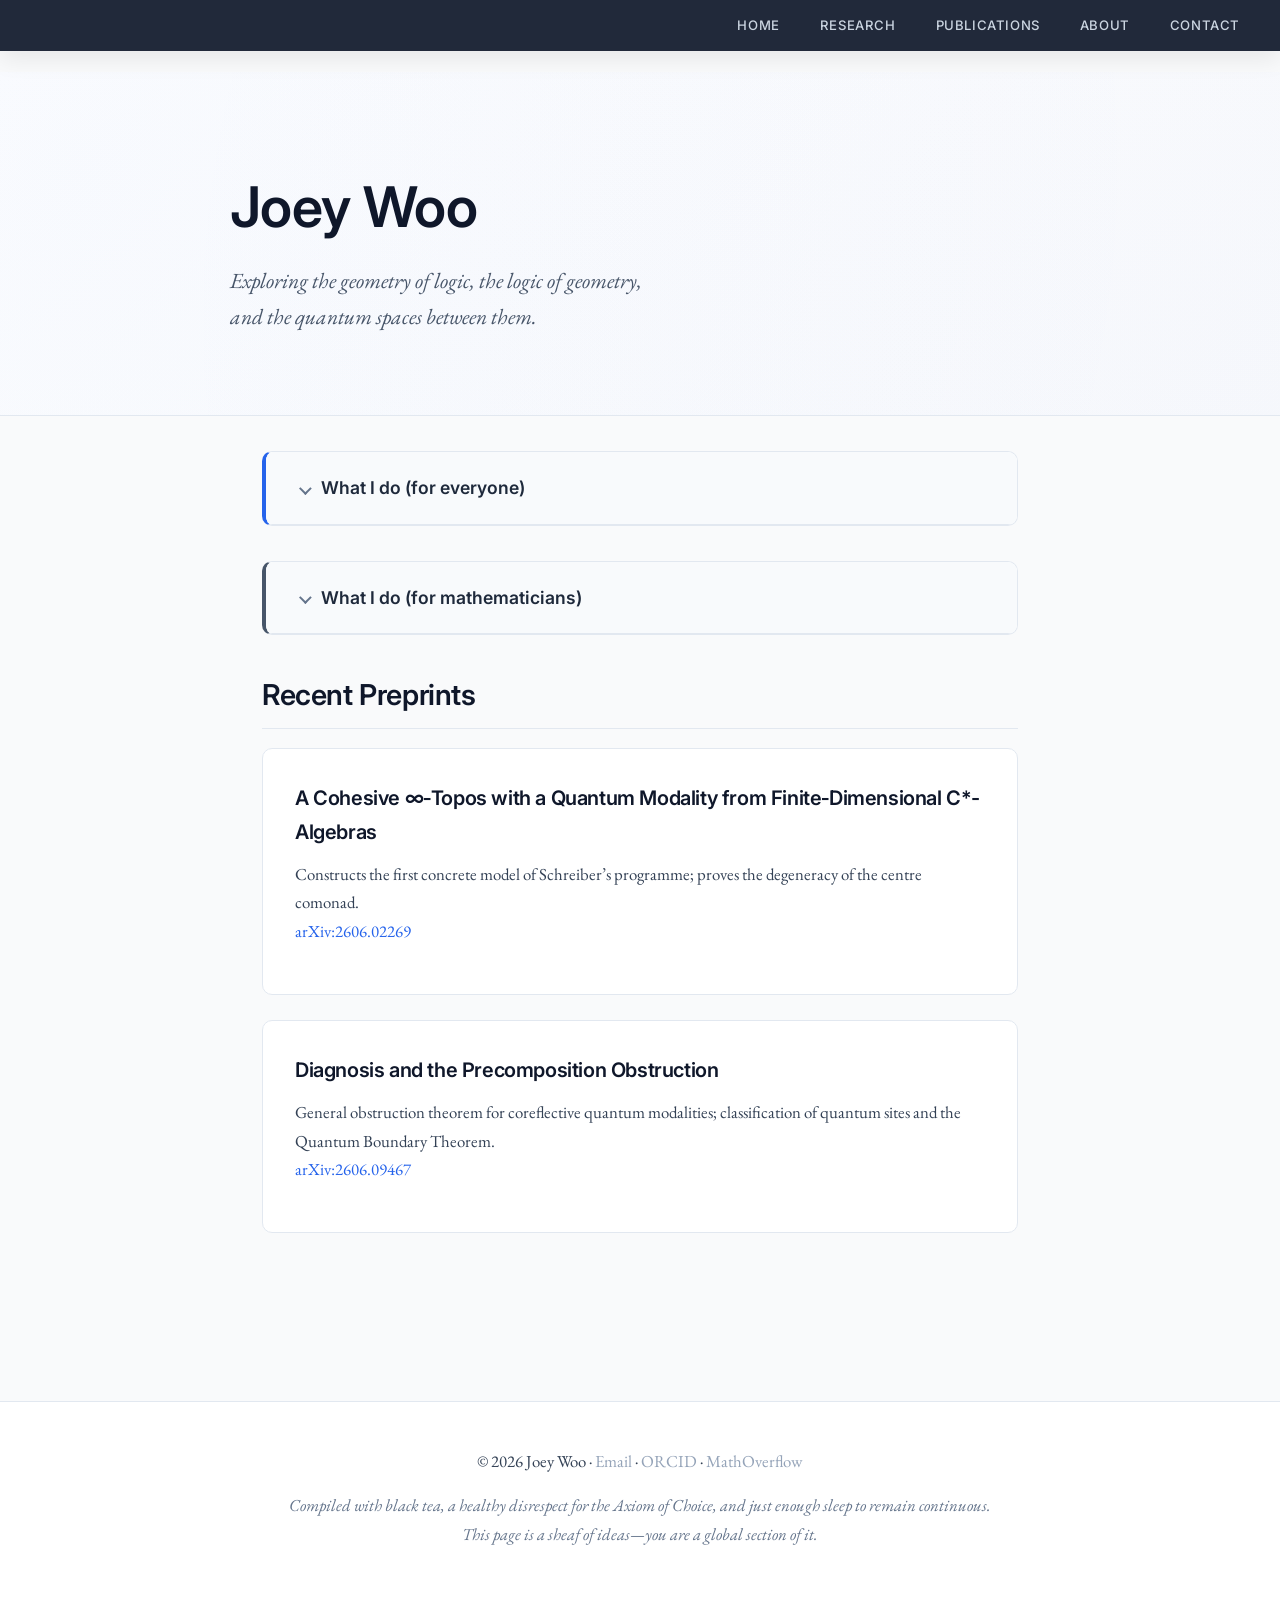
==== commit 5f7fbd18: "Update index.html" ====
--- a/index.html
+++ b/index.html
@@ -16,7 +16,6 @@
         <a href="index.html">Home</a>
         <a href="research.html">Research</a>
         <a href="publications.html">Publications</a>
-        <a href="visual.html">Visuals</a>
         <a href="about.html">About</a>
         <a href="contact.html">Contact</a>
     </nav>
